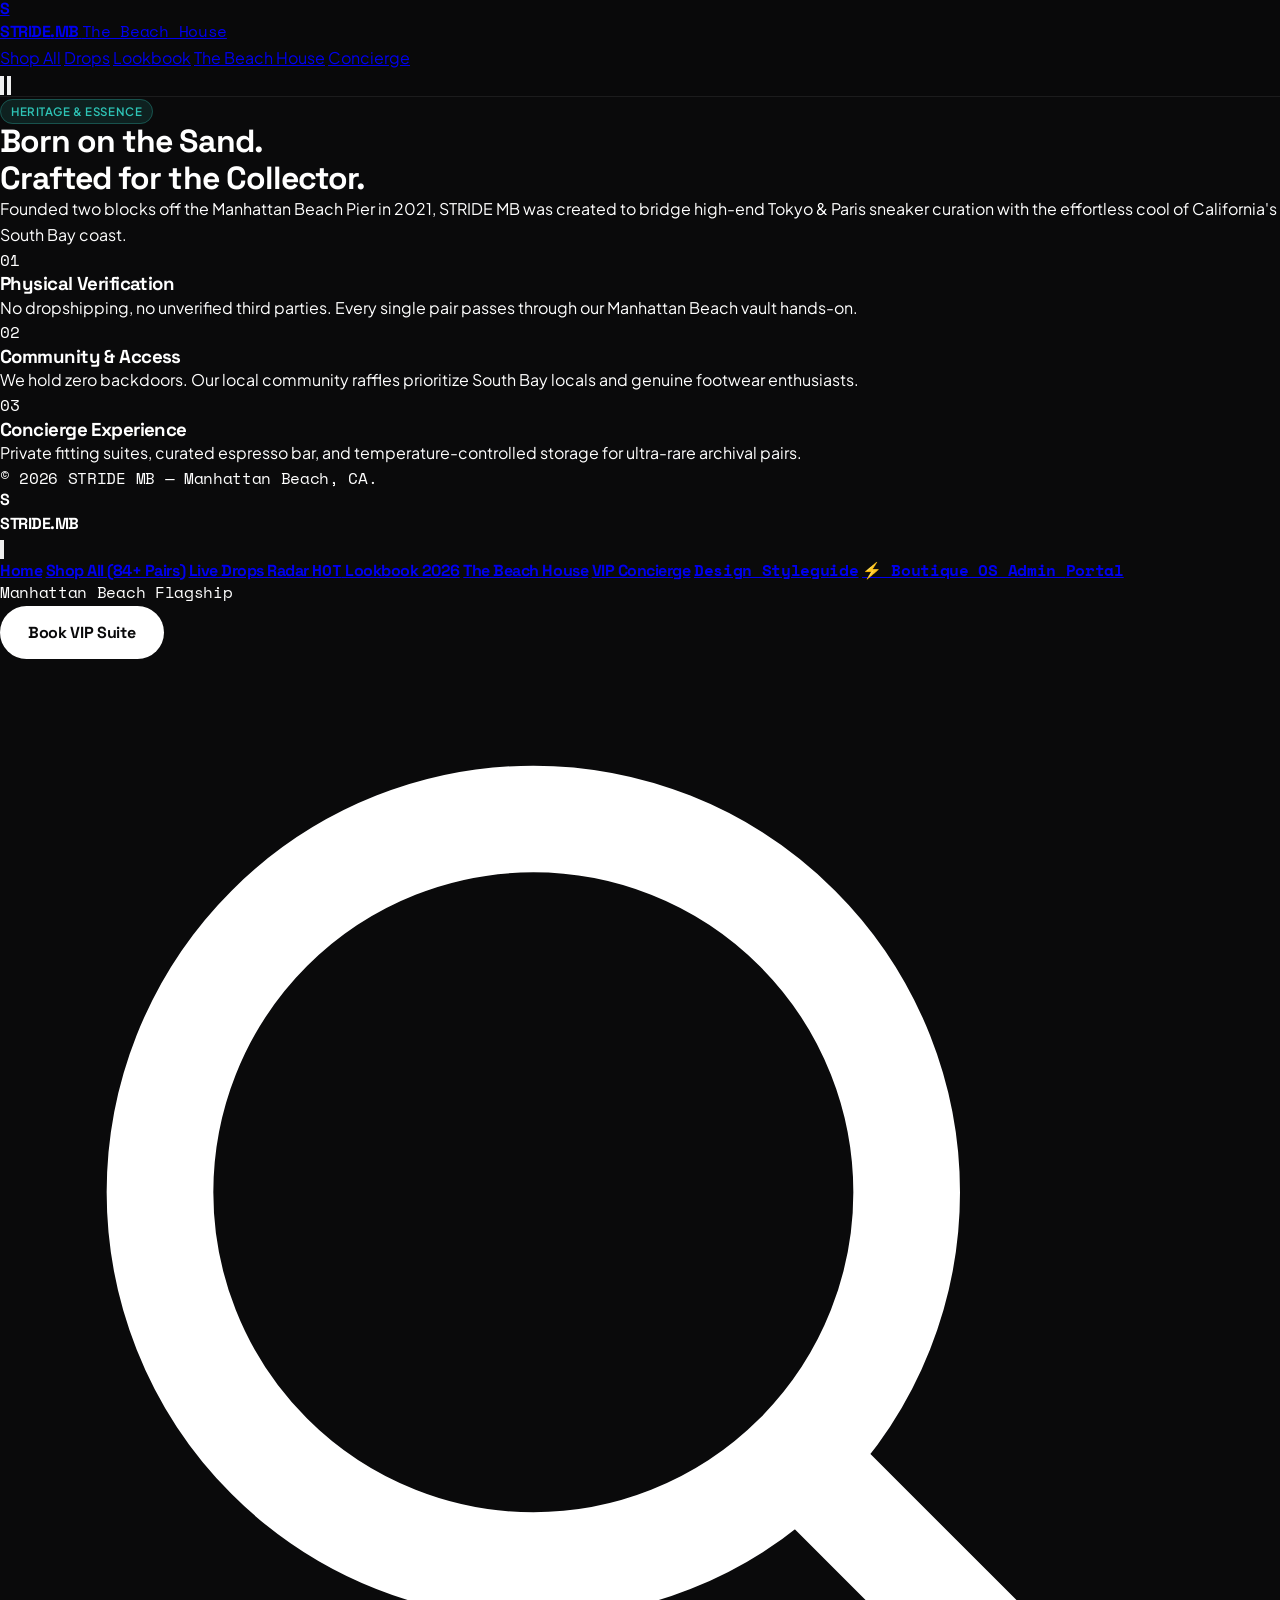
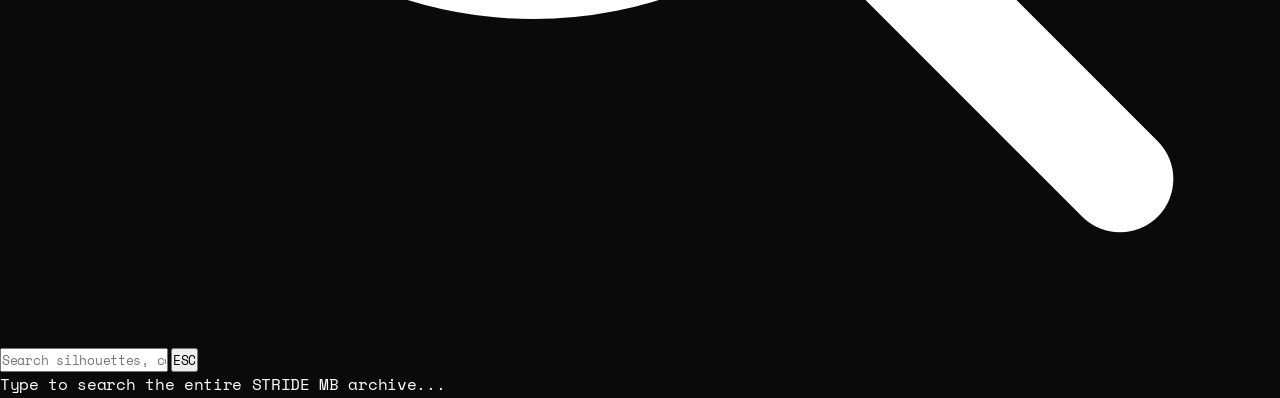
==== about.html @ 1799f6bc "style: universal 18px font scale and WCAG AAA readability upgrade" ====
<!DOCTYPE html>
<html lang="en">
<head>
  <meta charset="UTF-8">
  <meta name="viewport" content="width=device-width, initial-scale=1.0">
  <title>The Beach House Story — STRIDE MB</title>
  <script src="https://cdn.tailwindcss.com"></script>
  <script>
    tailwind.config = {
      theme: {
        extend: {
          colors: { brandDark: '#0A0A0B', brandCard: '#131316', brandOrange: '#FF5A36', brandTeal: '#2EC4B6' },
          fontFamily: { heading: ['Space Grotesk', 'sans-serif'], body: ['Plus Jakarta Sans', 'sans-serif'], mono: ['Space Mono', 'monospace'] }
        }
      }
    }
  </script>
  <link rel="stylesheet" href="assets/css/style.css">
</head>
<body class="bg-[#0A0A0B] text-white font-body text-base text-zinc-100 font-sans antialiased selection:bg-emerald-500">

  <header class="sticky top-0 z-50 glass-nav">
    <div class="max-w-7xl mx-auto px-6 h-20 flex items-center justify-between">
      <a href="/" class="flex items-center gap-3">
        <div class="w-10 h-10 rounded-xl bg-gradient-to-tr from-[#FF5A36] to-[#2EC4B6] p-[2px] flex items-center justify-center">
          <div class="w-full h-full bg-[#0A0A0B] rounded-[10px] flex items-center justify-center font-heading font-black text-lg text-white">S</div>
        </div>
        <div class="flex flex-col">
          <span class="font-heading font-extrabold text-xl tracking-tight">STRIDE<span class="text-[#FF5A36]">.</span>MB</span>
          <span class="text-[9px] font-mono tracking-widest text-zinc-400 uppercase">The Beach House</span>
        </div>
      </a>
      <nav class="hidden md:flex items-center gap-8 text-sm font-medium text-zinc-300">
        <a href="shop" class="hover:text-white transition-colors">Shop All</a>
        <a href="drops" class="hover:text-[#FF5A36] transition-colors">Drops</a>
        <a href="lookbook" class="hover:text-white transition-colors">Lookbook</a>
        <a href="about" class="text-white font-bold">The Beach House</a>
        <a href="contact" class="hover:text-white transition-colors">Concierge</a>
      </nav>
      <div class="flex items-center gap-4">
        <button data-cart-trigger class="p-2.5 rounded-full bg-zinc-900 border border-white/10 flex items-center justify-center">
          <svg class="w-5 h-5 text-white" fill="none" stroke="currentColor" viewBox="0 0 24 24"><path stroke-linecap="round" stroke-linejoin="round" stroke-width="1.8" d="M16 11V7a4 4 0 00-8 0v4M5 9h14l1 12H4L5 9z"/></svg>
        </button>
      </div>
    </div>
  </header>

  <main class="max-w-5xl mx-auto px-6 py-20 space-y-16">
    <div class="space-y-4">
      <span class="badge-mb">HERITAGE & ESSENCE</span>
      <h1 class="text-4xl sm:text-6xl font-heading font-extrabold leading-tight">
        Born on the Sand. <br>Crafted for the Collector.
      </h1>
      <p class="text-lg text-zinc-400 leading-relaxed max-w-3xl">
        Founded two blocks off the Manhattan Beach Pier in 2021, STRIDE MB was created to bridge high-end Tokyo & Paris sneaker curation with the effortless cool of California's South Bay coast.
      </p>
    </div>

    <!-- Pillars Grid -->
    <div class="grid grid-cols-1 md:grid-cols-3 gap-6 pt-6">
      <div class="p-8 rounded-2xl bg-zinc-900/60 border border-white/10 space-y-3">
        <div class="text-[#FF5A36] font-mono text-xl font-bold">01</div>
        <h3 class="font-heading font-bold text-lg text-white">Physical Verification</h3>
        <p class="text-base text-zinc-200 leading-relaxed leading-relaxed">No dropshipping, no unverified third parties. Every single pair passes through our Manhattan Beach vault hands-on.</p>
      </div>
      <div class="p-8 rounded-2xl bg-zinc-900/60 border border-white/10 space-y-3">
        <div class="text-[#2EC4B6] font-mono text-xl font-bold">02</div>
        <h3 class="font-heading font-bold text-lg text-white">Community & Access</h3>
        <p class="text-base text-zinc-200 leading-relaxed leading-relaxed">We hold zero backdoors. Our local community raffles prioritize South Bay locals and genuine footwear enthusiasts.</p>
      </div>
      <div class="p-8 rounded-2xl bg-zinc-900/60 border border-white/10 space-y-3">
        <div class="text-[#D4AF37] font-mono text-xl font-bold">03</div>
        <h3 class="font-heading font-bold text-lg text-white">Concierge Experience</h3>
        <p class="text-base text-zinc-200 leading-relaxed leading-relaxed">Private fitting suites, curated espresso bar, and temperature-controlled storage for ultra-rare archival pairs.</p>
      </div>
    </div>
  </main>

  <footer class="border-t border-white/10 bg-[#070708] py-8 text-center text-xs text-zinc-500 font-mono">
    © 2026 STRIDE MB — Manhattan Beach, CA.
  </footer>
  <script src="assets/js/app.js"></script>
</body>
</html>
---- assets/css/style.css ----
/* ==========================================================================
   STRIDE MB - Manhattan Beach Sneaker Store Design System & Styles
   Premium E-commerce Template for Webflow / Gumroad (Nike & Kith Grade UX)
   ========================================================================== */

@import url('https://fonts.googleapis.com/css2?family=Plus+Jakarta+Sans:wght@300;400;500;600;700;800&family=Space+Grotesk:wght@400;500;600;700&family=Space+Mono:ital,wght@0,400;0,700;1,400&display=swap');

:root {
  /* Brand Color Palette */
  --bg-primary: #0A0A0B;
  --bg-secondary: #131316;
  --bg-tertiary: #1C1C21;
  --bg-card: rgba(23, 23, 28, 0.85);
  --bg-glass: rgba(255, 255, 255, 0.04);
  --bg-sand: #F6F4EE;
  
  --text-main: #FFFFFF;
  --text-muted: #9E9EA7;
  --text-subtle: #63636E;
  --text-dark: #0A0A0B;
  
  --accent-orange: #FF5A36;      /* Sunset / High-Heat Drop Alert */
  --accent-coral: #FF7D54;
  --accent-teal: #2EC4B6;        /* Pacific Ocean Tide Accent */
  --accent-sand: #D4AF37;        /* Gold / Premium Edition */
  
  --border-light: rgba(255, 255, 255, 0.08);
  --border-medium: rgba(255, 255, 255, 0.16);
  --border-accent: rgba(255, 90, 54, 0.4);
  
  /* Typography */
  --font-heading: 'Space Grotesk', -apple-system, sans-serif;
  --font-body: 'Plus Jakarta Sans', -apple-system, sans-serif;
  --font-mono: 'Space Mono', monospace;

  /* Transitions */
  --transition-fast: 0.2s cubic-bezier(0.16, 1, 0.3, 1);
  --transition-smooth: 0.4s cubic-bezier(0.16, 1, 0.3, 1);
}

/* Base Resets & Global Styles */
* {
  box-sizing: border-box;
  margin: 0;
  padding: 0;
}

body {
  background-color: var(--bg-primary);
  color: var(--text-main);
  font-family: var(--font-body);
  -webkit-font-smoothing: antialiased;
  -moz-osx-font-smoothing: grayscale;
  line-height: 1.6;
  overflow-x: hidden;
}

/* Typography Utility */
h1, h2, h3, h4, h5, h6, .font-heading {
  font-family: var(--font-heading);
  letter-spacing: -0.03em;
  font-weight: 700;
  line-height: 1.15;
}

.font-mono {
  font-family: var(--font-mono);
  letter-spacing: -0.02em;
}

/* Custom Scrollbar */
::-webkit-scrollbar {
  width: 6px;
  height: 6px;
}
::-webkit-scrollbar-track {
  background: var(--bg-primary);
}
::-webkit-scrollbar-thumb {
  background: var(--border-medium);
  border-radius: 3px;
}
::-webkit-scrollbar-thumb:hover {
  background: var(--accent-orange);
}

/* Glassmorphism Classes */
.glass-panel {
  background: var(--bg-glass);
  backdrop-filter: blur(16px);
  -webkit-backdrop-filter: blur(16px);
  border: 1px solid var(--border-light);
}

.glass-nav {
  background: rgba(10, 10, 11, 0.85);
  backdrop-filter: blur(20px);
  -webkit-backdrop-filter: blur(20px);
  border-bottom: 1px solid var(--border-light);
}

/* Badge & Tag Elements */
.badge-drop {
  background: rgba(255, 90, 54, 0.15);
  color: var(--accent-orange);
  border: 1px solid rgba(255, 90, 54, 0.35);
  padding: 4px 10px;
  font-size: 0.72rem;
  font-weight: 700;
  text-transform: uppercase;
  letter-spacing: 0.08em;
  border-radius: 9999px;
  display: inline-flex;
  align-items: center;
  gap: 6px;
}

.badge-mb {
  background: rgba(46, 196, 182, 0.12);
  color: var(--accent-teal);
  border: 1px solid rgba(46, 196, 182, 0.3);
  padding: 4px 10px;
  font-size: 0.72rem;
  font-weight: 600;
  letter-spacing: 0.05em;
  border-radius: 9999px;
}

/* Pulse Animation for Live Releases */
.pulse-dot {
  width: 7px;
  height: 7px;
  border-radius: 50%;
  background-color: var(--accent-orange);
  box-shadow: 0 0 0 0 rgba(255, 90, 54, 0.7);
  animation: pulse 1.8s infinite;
}

@keyframes pulse {
  0% {
    transform: scale(0.95);
    box-shadow: 0 0 0 0 rgba(255, 90, 54, 0.7);
  }
  70% {
    transform: scale(1);
    box-shadow: 0 0 0 8px rgba(255, 90, 54, 0);
  }
  100% {
    transform: scale(0.95);
    box-shadow: 0 0 0 0 rgba(255, 90, 54, 0);
  }
}

/* Sneaker Card Hover Animation & Quick-Add Size Overlay */
.sneaker-card {
  position: relative;
  transition: transform var(--transition-smooth), border-color var(--transition-smooth), box-shadow var(--transition-smooth);
}
.sneaker-card:hover {
  transform: translateY(-6px);
  border-color: var(--border-medium);
  box-shadow: 0 20px 40px -15px rgba(0, 0, 0, 0.7);
}

.sneaker-card .product-img {
  transition: transform var(--transition-smooth);
}
.sneaker-card:hover .product-img {
  transform: scale(1.06);
}

.quick-size-drawer {
  opacity: 0;
  transform: translateY(10px);
  transition: opacity 0.25s ease, transform 0.25s ease;
  pointer-events: none;
}
.sneaker-card:hover .quick-size-drawer {
  opacity: 1;
  transform: translateY(0);
  pointer-events: auto;
}

/* Marquee Animation */
.marquee-track {
  display: flex;
  overflow: hidden;
  user-select: none;
}
.marquee-content {
  display: flex;
  flex-shrink: 0;
  align-items: center;
  justify-content: space-around;
  min-width: 100%;
  animation: marquee 24s linear infinite;
  gap: 2rem;
}
.marquee-track:hover .marquee-content {
  animation-play-state: paused;
}

@keyframes marquee {
  0% { transform: translateX(0%); }
  100% { transform: translateX(-100%); }
}

/* Buttons */
.btn-primary {
  background: var(--text-main);
  color: var(--text-dark);
  font-family: var(--font-heading);
  font-weight: 700;
  padding: 14px 28px;
  border-radius: 9999px;
  display: inline-flex;
  align-items: center;
  justify-content: center;
  gap: 10px;
  transition: all var(--transition-fast);
  text-decoration: none;
  border: none;
  cursor: pointer;
}
.btn-primary:hover {
  background: var(--accent-orange);
  color: #FFFFFF;
  transform: scale(1.02);
  box-shadow: 0 10px 25px -5px rgba(255, 90, 54, 0.4);
}

.btn-secondary {
  background: var(--bg-tertiary);
  color: var(--text-main);
  font-family: var(--font-heading);
  font-weight: 600;
  padding: 14px 28px;
  border-radius: 9999px;
  display: inline-flex;
  align-items: center;
  justify-content: center;
  gap: 10px;
  border: 1px solid var(--border-light);
  transition: all var(--transition-fast);
  text-decoration: none;
  cursor: pointer;
}
.btn-secondary:hover {
  background: var(--bg-secondary);
  border-color: var(--text-main);
  color: #FFFFFF;
}

.btn-heat {
  background: var(--accent-orange);
  color: #FFFFFF;
  font-family: var(--font-heading);
  font-weight: 700;
  padding: 14px 28px;
  border-radius: 9999px;
  display: inline-flex;
  align-items: center;
  justify-content: center;
  gap: 10px;
  transition: all var(--transition-fast);
  text-decoration: none;
  border: none;
  cursor: pointer;
}
.btn-heat:hover {
  background: #E54522;
  box-shadow: 0 10px 30px rgba(255, 90, 54, 0.5);
  transform: translateY(-2px);
}

/* Size Pill Selector */
.size-pill {
  width: 54px;
  height: 44px;
  display: flex;
  align-items: center;
  justify-content: center;
  font-family: var(--font-mono);
  font-size: 0.88rem;
  font-weight: 600;
  background: var(--bg-secondary);
  border: 1px solid var(--border-light);
  border-radius: 8px;
  cursor: pointer;
  transition: all var(--transition-fast);
  color: var(--text-main);
}
.size-pill:hover {
  border-color: var(--text-main);
}
.size-pill.active {
  background: var(--text-main);
  color: var(--text-dark);
  border-color: var(--text-main);
  font-weight: 800;
}
.size-pill.sold-out {
  opacity: 0.3;
  cursor: not-allowed;
  text-decoration: line-through;
  border-style: dashed;
}

/* Colorway Swatch */
.colorway-thumb {
  width: 60px;
  height: 52px;
  border-radius: 10px;
  overflow: hidden;
  border: 2px solid transparent;
  cursor: pointer;
  transition: all 0.2s ease;
}
.colorway-thumb.active {
  border-color: var(--accent-orange);
  box-shadow: 0 0 12px rgba(255, 90, 54, 0.4);
}

/* Angle Selector Pills */
.angle-pill {
  padding: 6px 12px;
  font-size: 0.72rem;
  font-family: var(--font-mono);
  background: var(--bg-secondary);
  border: 1px solid var(--border-light);
  border-radius: 9999px;
  color: var(--text-muted);
  cursor: pointer;
  transition: all 0.2s ease;
}
.angle-pill.active {
  background: var(--text-main);
  color: var(--text-dark);
  font-weight: 700;
  border-color: var(--text-main);
}

/* Nike / GOAT Sticky Bottom Buy Bar */
#stickyBuyBar {
  position: fixed;
  bottom: 0;
  left: 0;
  right: 0;
  background: rgba(13, 13, 16, 0.94);
  backdrop-filter: blur(20px);
  -webkit-backdrop-filter: blur(20px);
  border-top: 1px solid var(--border-medium);
  z-index: 990;
  transform: translateY(100%);
  transition: transform 0.35s cubic-bezier(0.16, 1, 0.3, 1);
}
#stickyBuyBar.visible {
  transform: translateY(0);
}

/* Toast Notifications */
#toastNotification {
  position: fixed;
  bottom: 24px;
  right: 24px;
  background: #191920;
  border: 1px solid var(--accent-orange);
  border-radius: 16px;
  padding: 16px 20px;
  display: flex;
  align-items: center;
  gap: 14px;
  z-index: 10000;
  box-shadow: 0 20px 40px rgba(0, 0, 0, 0.6);
  transform: translateY(120%);
  transition: transform 0.35s cubic-bezier(0.16, 1, 0.3, 1);
}
#toastNotification.show {
  transform: translateY(0);
}

/* Cart Drawer */
#cartDrawer {
  position: fixed;
  top: 0;
  right: 0;
  bottom: 0;
  width: 100%;
  max-width: 440px;
  background: #111114;
  border-left: 1px solid var(--border-light);
  transform: translateX(100%);
  transition: transform 0.4s cubic-bezier(0.16, 1, 0.3, 1);
  z-index: 9999;
  display: flex;
  flex-direction: column;
}
#cartDrawer.open {
  transform: translateX(0);
}
#cartOverlay {
  position: fixed;
  inset: 0;
  background: rgba(0, 0, 0, 0.75);
  backdrop-filter: blur(6px);
  opacity: 0;
  pointer-events: none;
  transition: opacity 0.3s ease;
  z-index: 9998;
}
#cartOverlay.open {
  opacity: 1;
  pointer-events: auto;
}
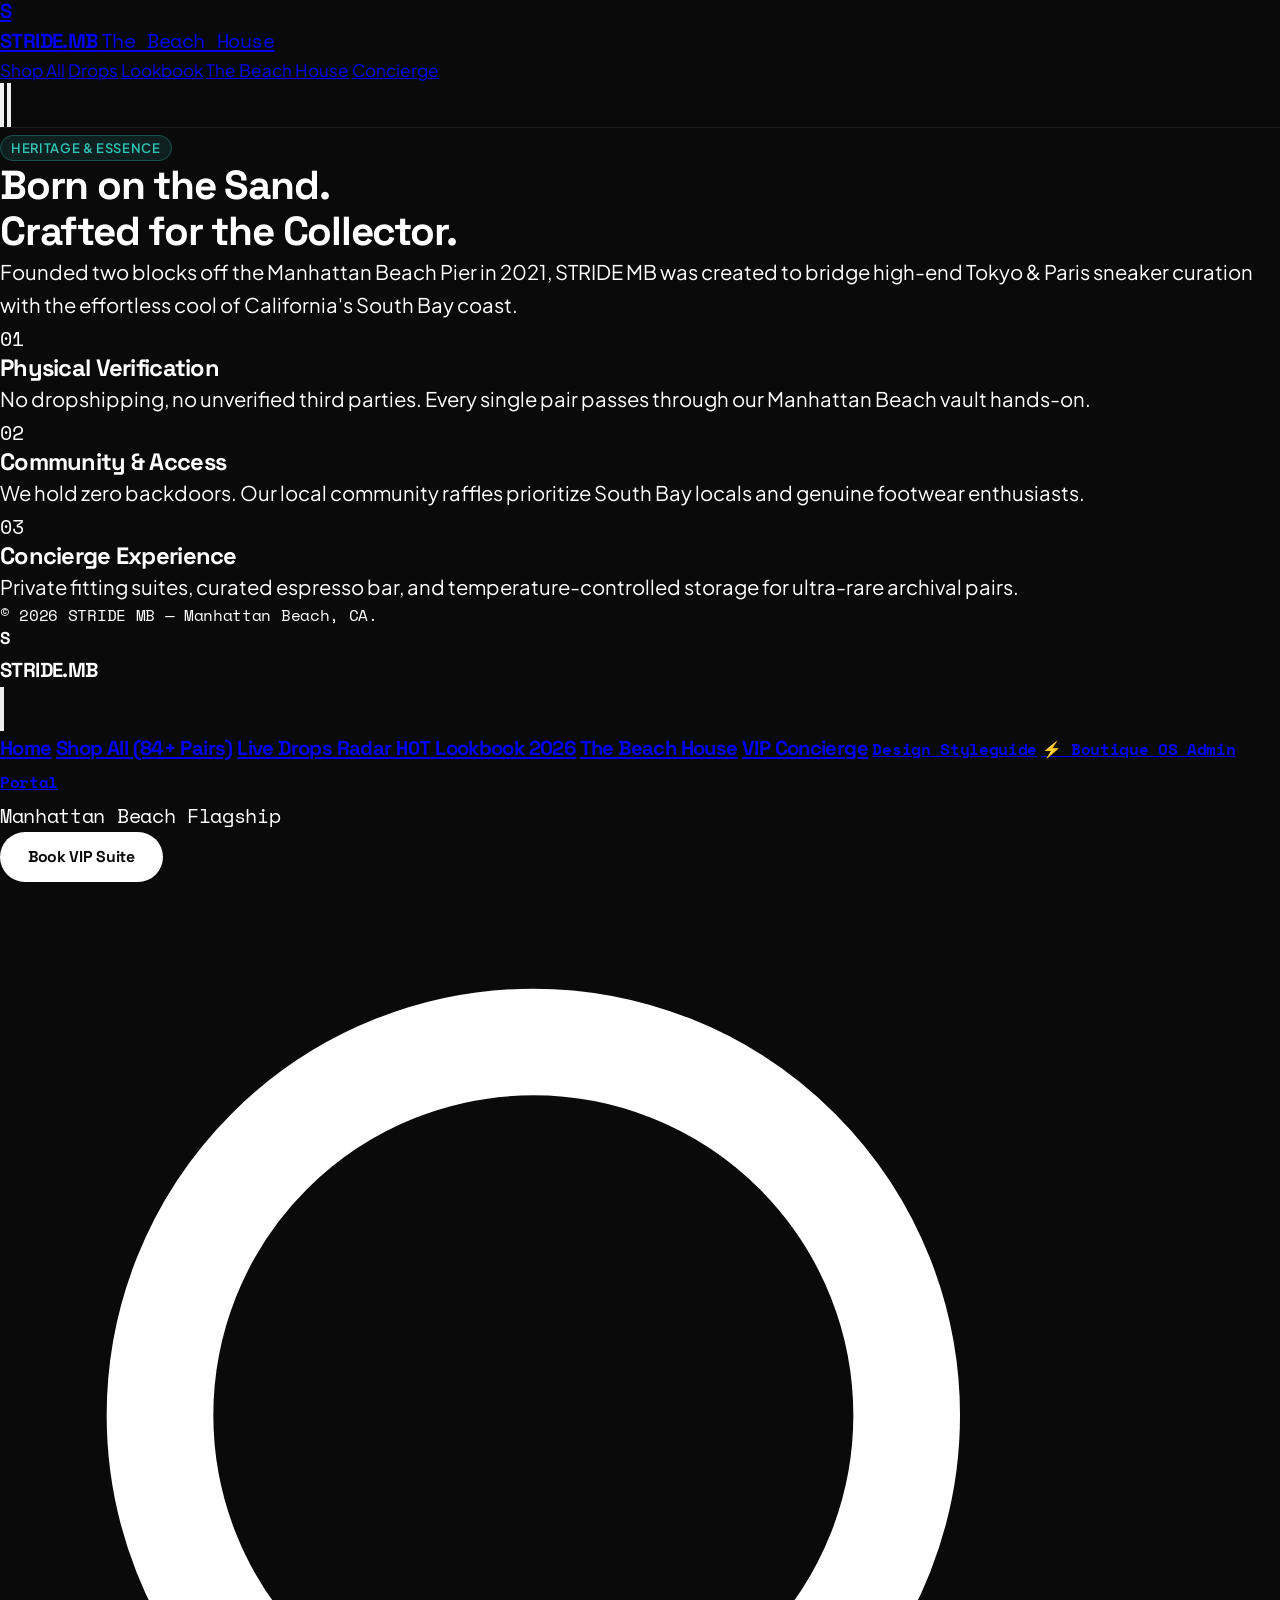
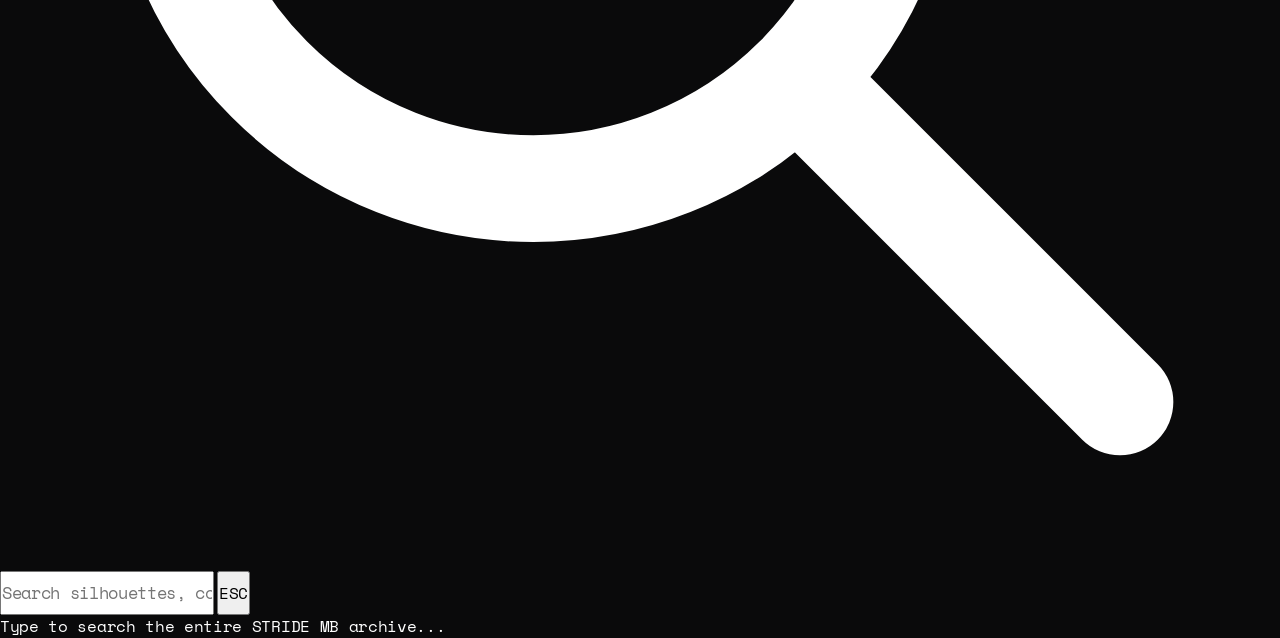
==== commit f0d63c07: "style: universal 18px font-size scale and WCAG AAA readability upgrade" ====
--- a/about.html
+++ b/about.html
@@ -16,6 +16,16 @@
     }
   </script>
   <link rel="stylesheet" href="assets/css/style.css">
+  <!-- Ghost Factory Universal Typography & WCAG AAA Bad-Eyesight Protection -->
+  <style id="ghost-typography">
+    html { font-size: 18px !important; }
+    body { font-size: 1.125rem !important; line-height: 1.65 !important; }
+    p, li { font-size: 1.125rem !important; line-height: 1.65 !important; }
+    button, input, select, textarea { font-size: 1rem !important; min-height: 44px; }
+    .text-xs { font-size: 0.875rem !important; line-height: 1.4 !important; }
+    .text-sm { font-size: 0.95rem !important; line-height: 1.5 !important; }
+    .text-base { font-size: 1.125rem !important; line-height: 1.65 !important; }
+  </style>
 </head>
 <body class="bg-[#0A0A0B] text-white font-body text-base text-zinc-100 font-sans antialiased selection:bg-emerald-500">
 
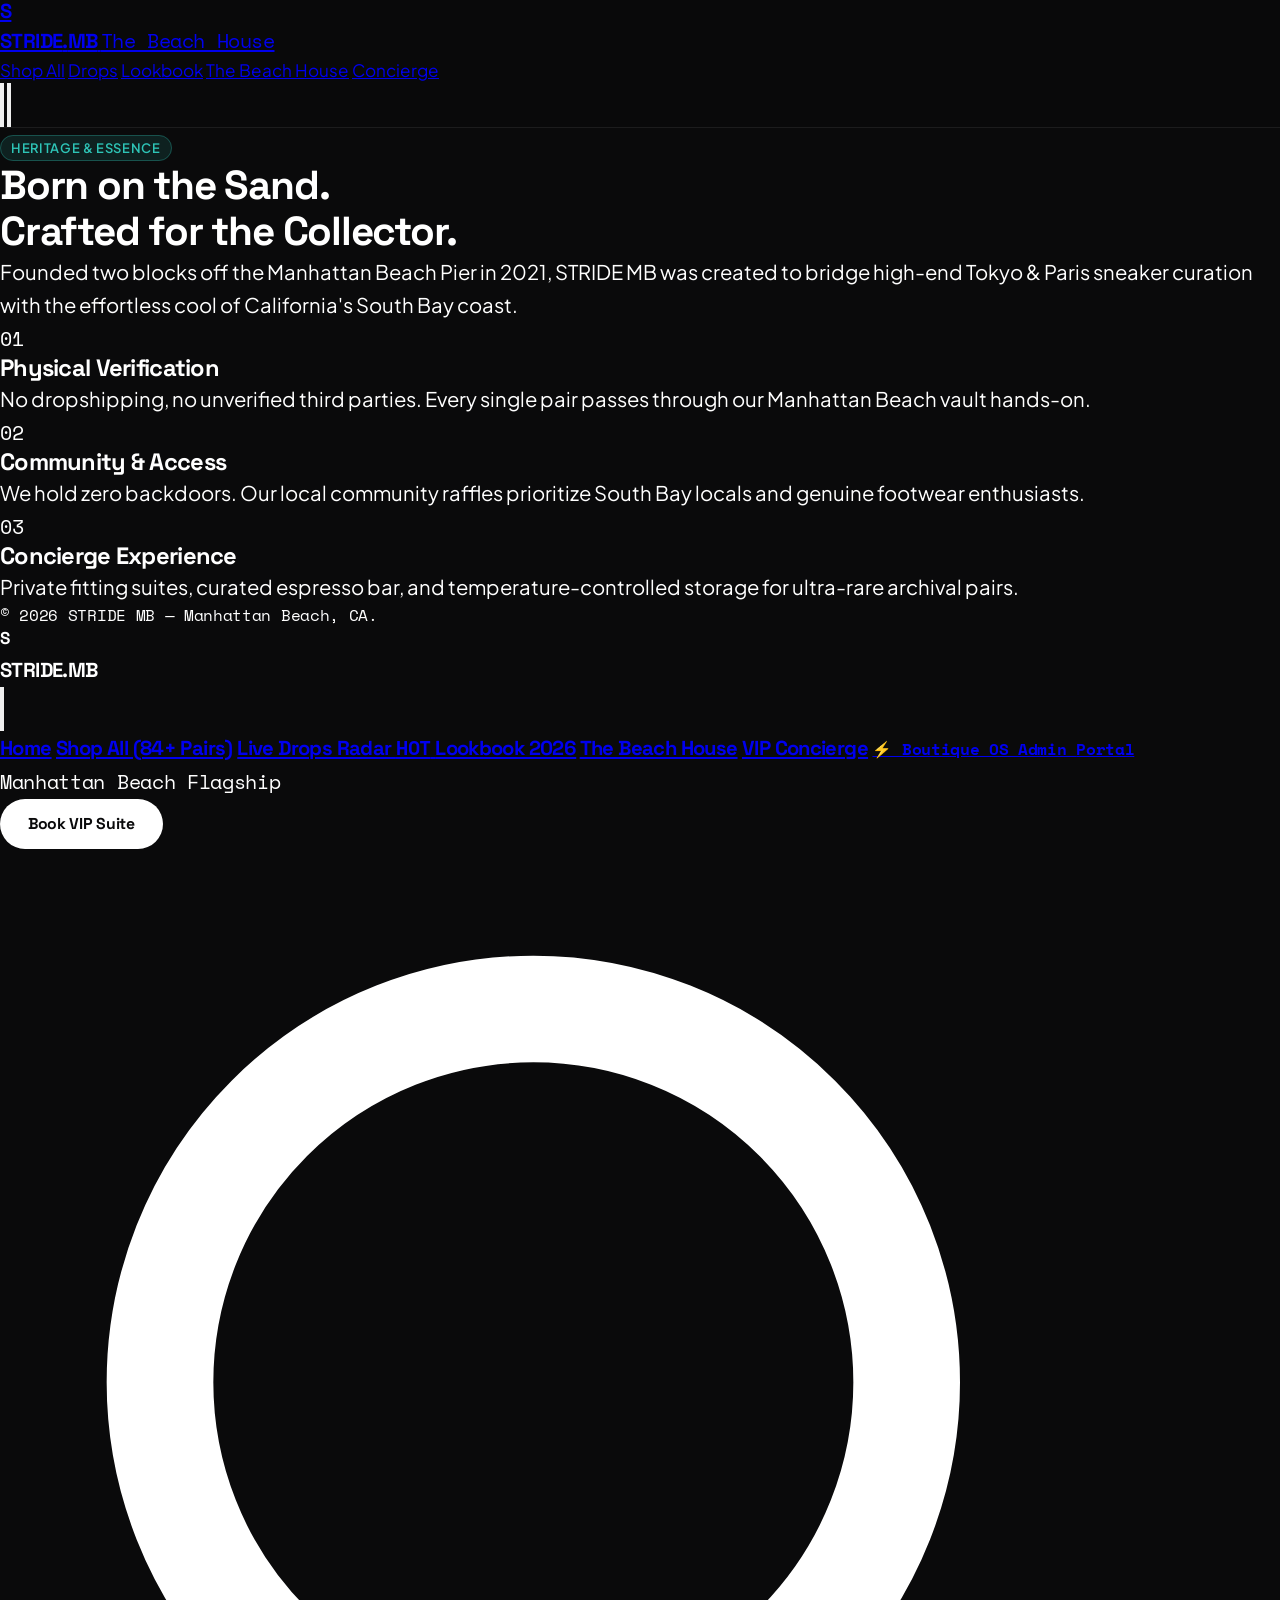
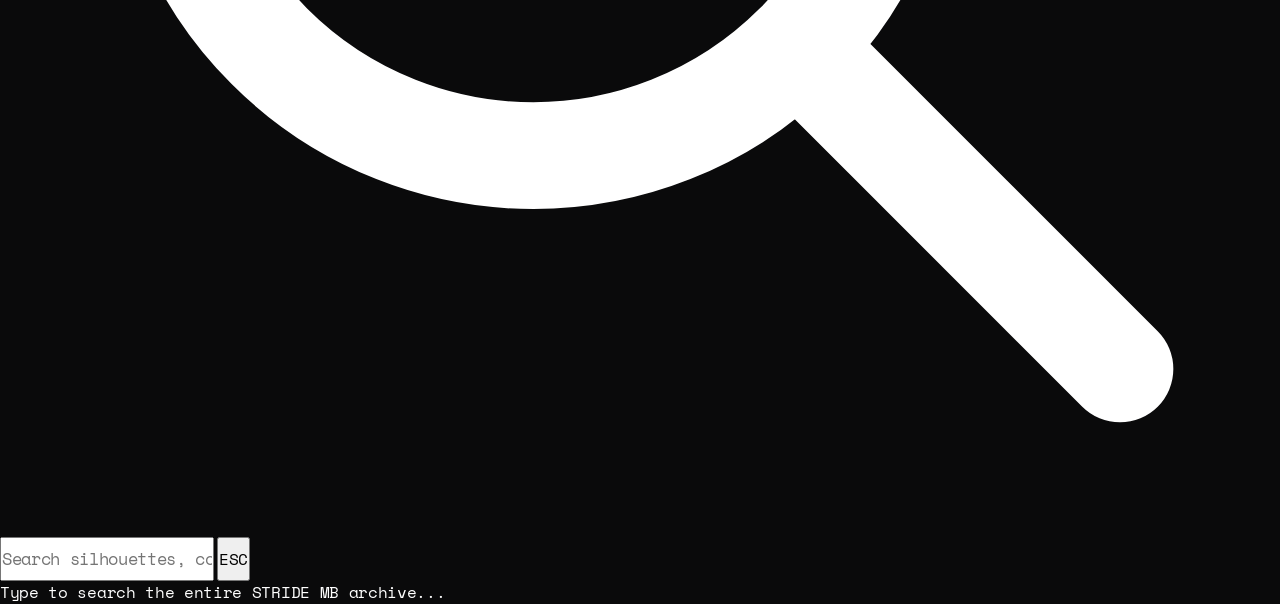
==== commit 5439cf4c: "fix(stride-mb): remediate P1 QA defects (anchor scrolling, contrast & responsive layout)" ====
--- a/about.html
+++ b/about.html
@@ -86,7 +86,7 @@
     </div>
   </main>
 
-  <footer class="border-t border-white/10 bg-[#070708] py-8 text-center text-xs text-zinc-500 font-mono">
+  <footer class="border-t border-white/10 bg-[#070708] py-8 text-center text-xs text-zinc-300 font-mono">
     © 2026 STRIDE MB — Manhattan Beach, CA.
   </footer>
   <script src="assets/js/app.js"></script>
